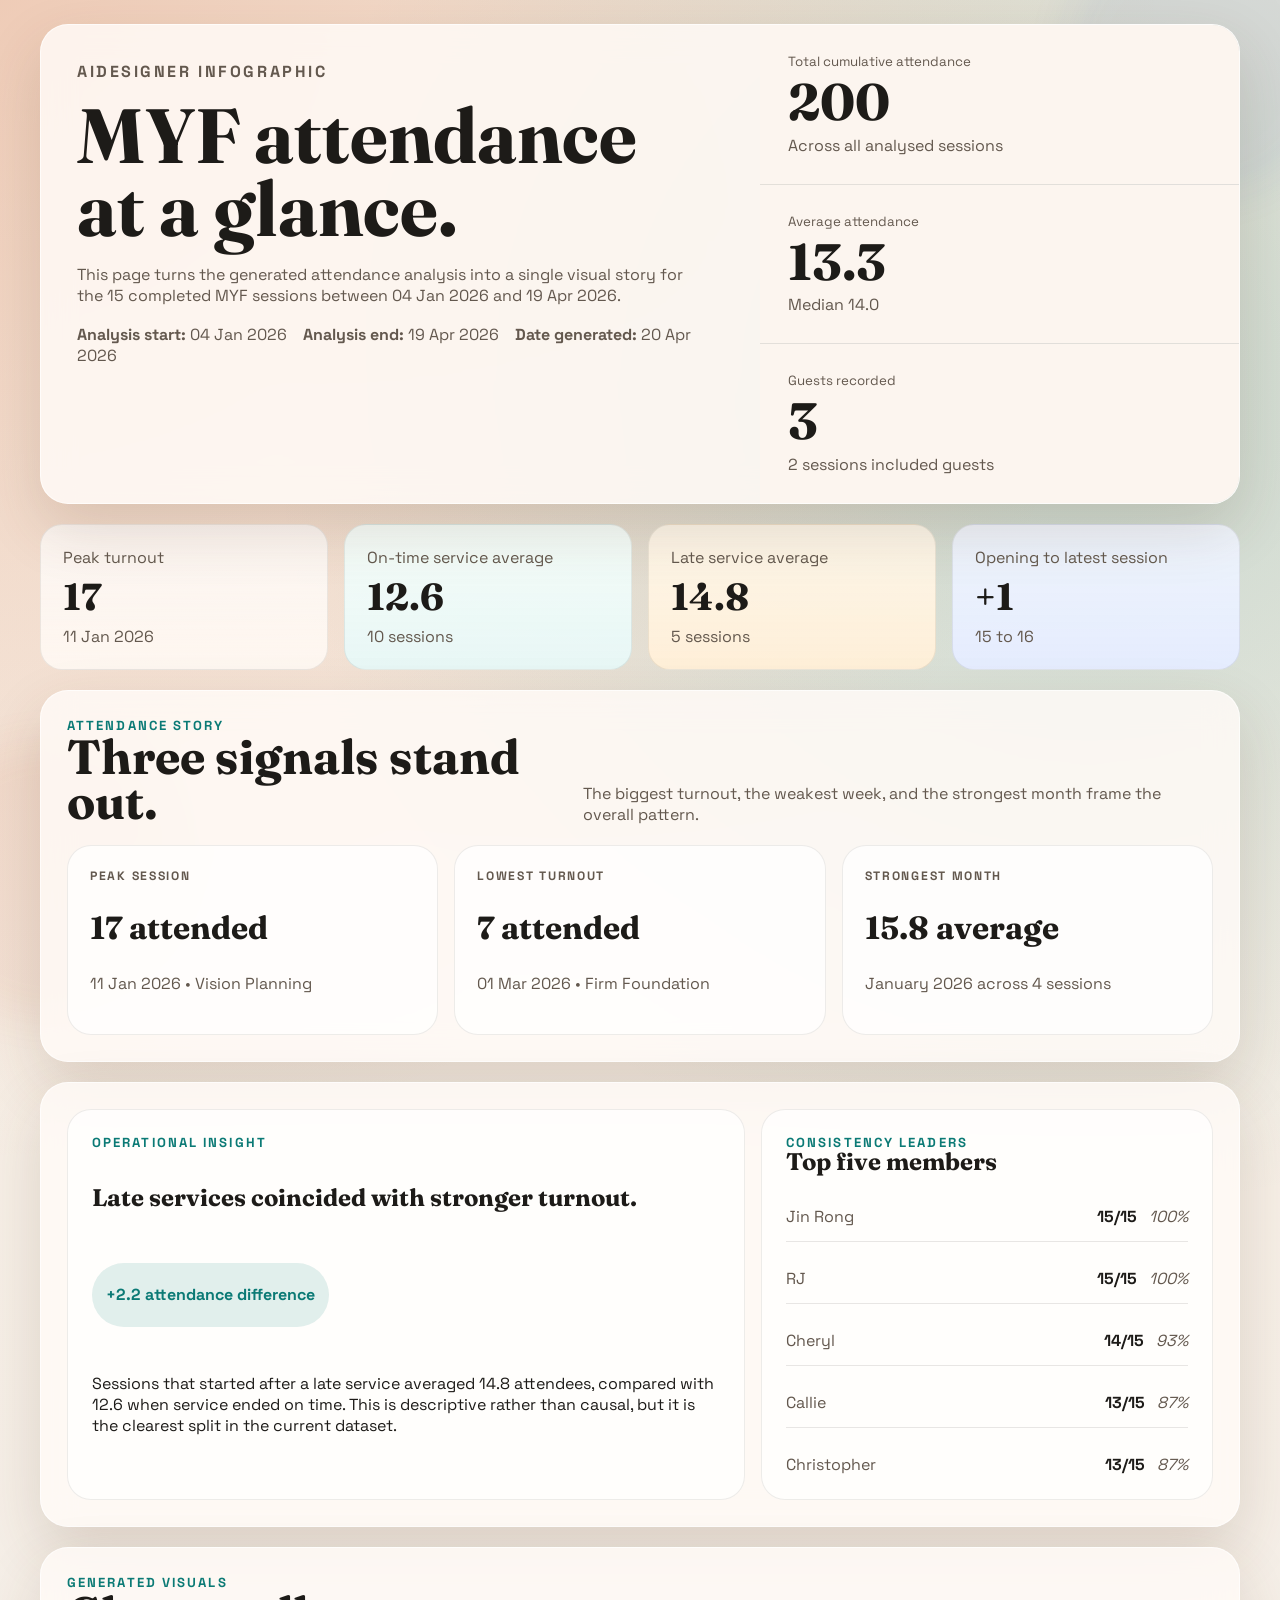
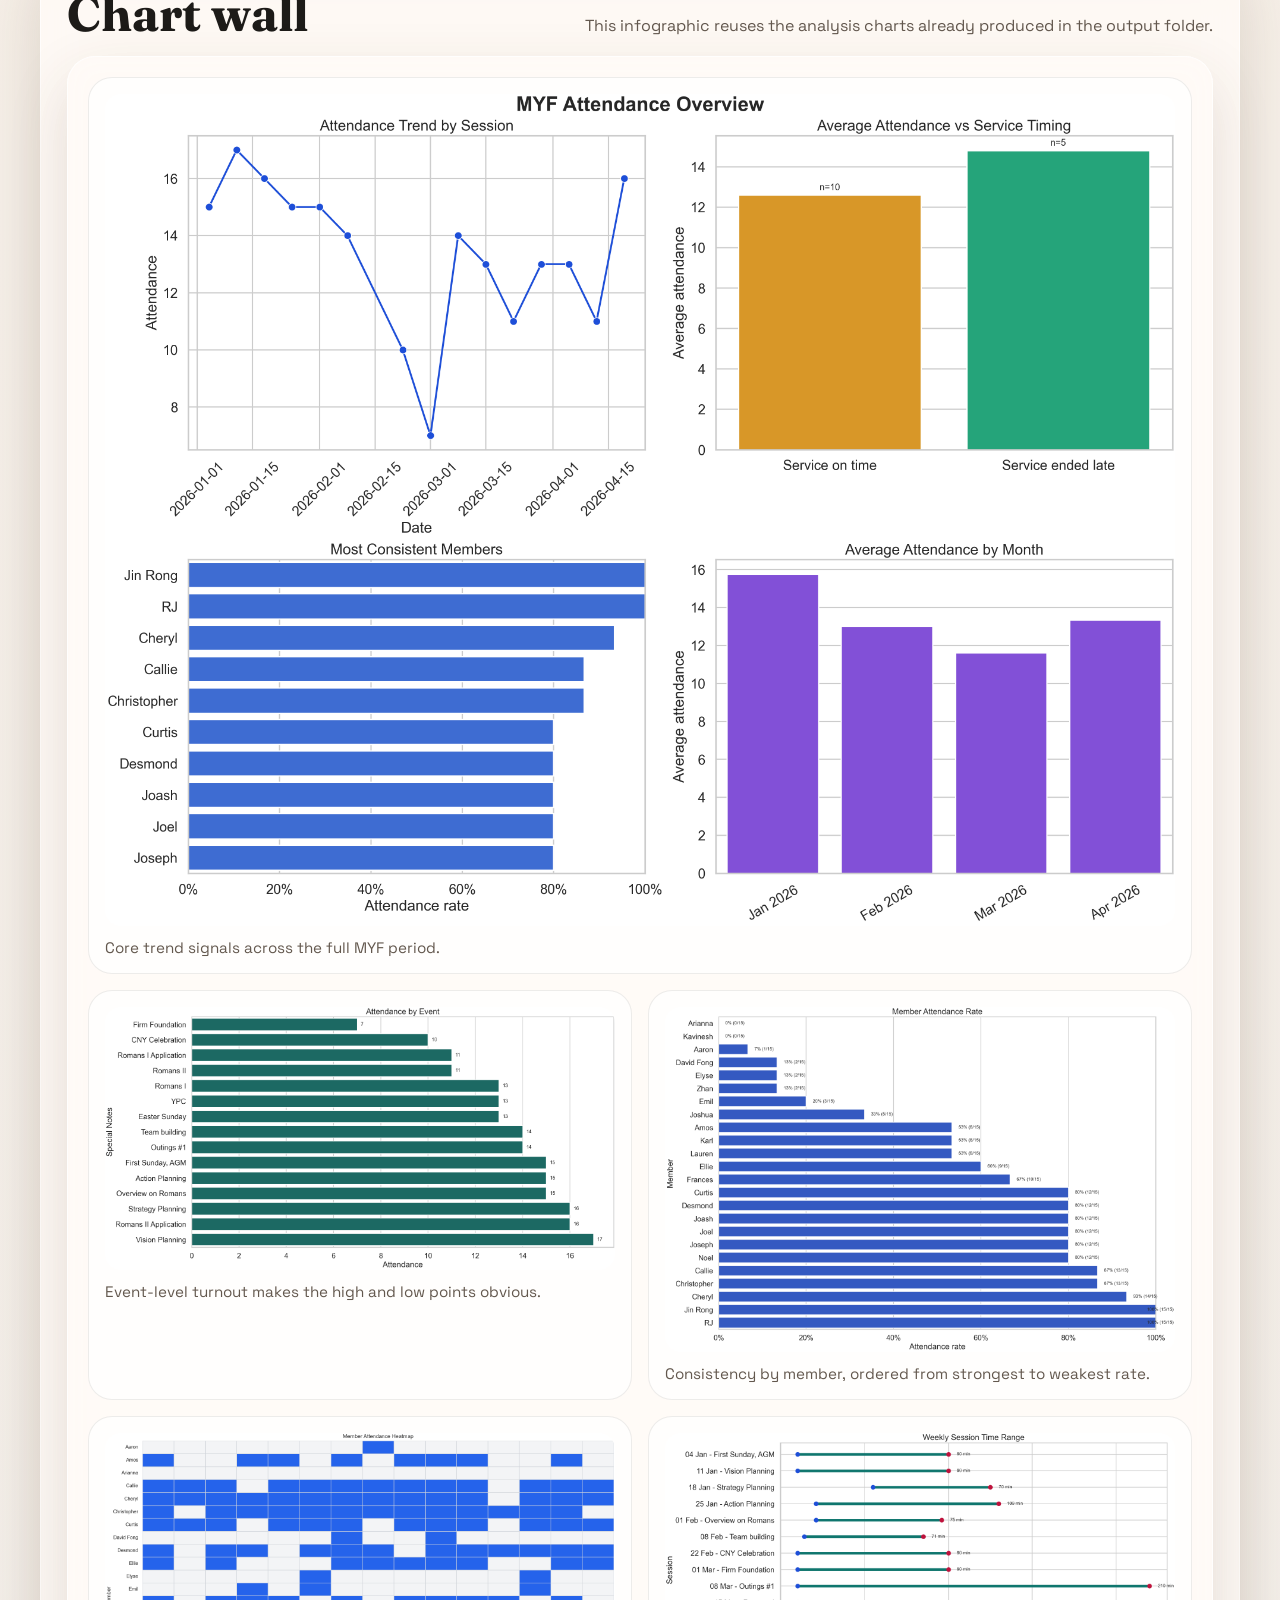
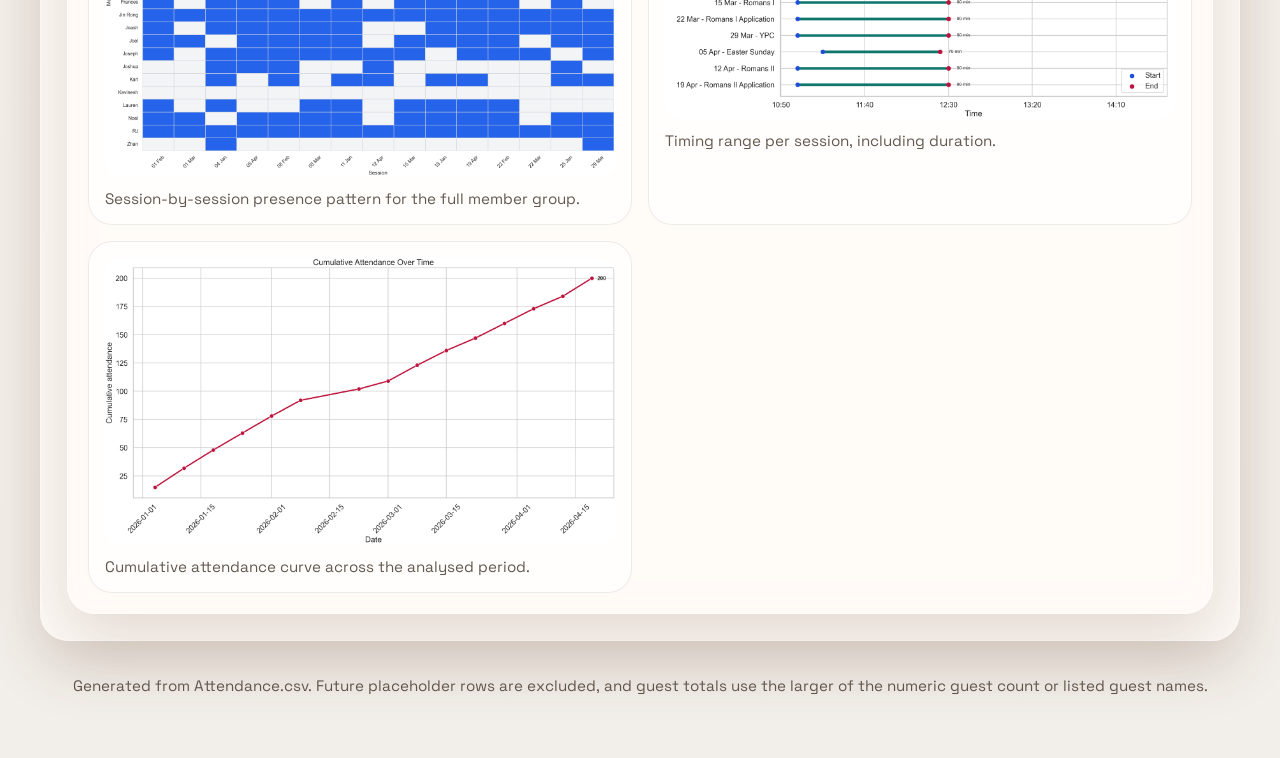
==== myf/myf_attendance.html @ 7cfa0cd2 "added missing assets" ====
<!DOCTYPE html>
<html lang="en">
<head>
    <meta charset="UTF-8" />
    <meta name="viewport" content="width=device-width, initial-scale=1.0" />
    <title>MYF Attendance Infographic</title>
    <link rel="preconnect" href="https://fonts.googleapis.com" />
    <link rel="preconnect" href="https://fonts.gstatic.com" crossorigin />
    <link href="https://fonts.googleapis.com/css2?family=Fraunces:opsz,wght@9..144,600;9..144,700&family=Space+Grotesk:wght@400;500;700&display=swap" rel="stylesheet" />
    <style>
        :root {
            --bg: #f7f0e8;
            --paper: rgba(255, 251, 247, 0.84);
            --ink: #1d1b18;
            --muted: #63584e;
            --accent: #d15f2f;
            --accent-2: #0b7a75;
            --accent-3: #2149b7;
            --line: rgba(29, 27, 24, 0.1);
            --shadow: 0 24px 60px rgba(89, 53, 31, 0.16);
            --radius: 28px;
        }

        * { box-sizing: border-box; }

        body {
            margin: 0;
            font-family: "Space Grotesk", "Segoe UI", sans-serif;
            color: var(--ink);
            background:
                radial-gradient(circle at top left, rgba(209, 95, 47, 0.24), transparent 28%),
                radial-gradient(circle at 85% 10%, rgba(11, 122, 117, 0.2), transparent 22%),
                linear-gradient(180deg, #f8eee2 0%, #f5efe8 45%, #f2eee9 100%);
        }

        body::before,
        body::after {
            content: "";
            position: fixed;
            inset: auto;
            width: 280px;
            height: 280px;
            border-radius: 50%;
            filter: blur(20px);
            opacity: 0.35;
            pointer-events: none;
            z-index: 0;
        }

        body::before {
            top: -80px;
            right: -60px;
            background: rgba(33, 73, 183, 0.18);
        }

        body::after {
            bottom: -120px;
            left: -90px;
            background: rgba(209, 95, 47, 0.2);
        }

        .page {
            position: relative;
            z-index: 1;
            width: min(1200px, calc(100% - 32px));
            margin: 24px auto 48px;
            display: grid;
            gap: 20px;
        }

        .hero,
        .section,
        .chart-wall {
            background: var(--paper);
            border: 1px solid rgba(255, 255, 255, 0.65);
            border-radius: var(--radius);
            box-shadow: var(--shadow);
            backdrop-filter: blur(16px);
        }

        .hero {
            overflow: hidden;
            display: grid;
            grid-template-columns: 1.35fr 0.9fr;
        }

        .hero-copy {
            padding: 36px;
            display: grid;
            gap: 18px;
            align-content: start;
        }

        .eyebrow {
            margin: 0;
            letter-spacing: 0.16em;
            text-transform: uppercase;
            font-size: 0.82rem;
            color: var(--accent-2);
            font-weight: 700;
        }

        h1,
        h2,
        h3 {
            margin: 0;
            font-family: "Fraunces", Georgia, serif;
            line-height: 0.95;
        }

        h1 {
            font-size: clamp(3rem, 6vw, 5.8rem);
            max-width: 11ch;
        }

        .hero-copy p {
            margin: 0;
            color: var(--muted);
            font-size: 1rem;
            max-width: 62ch;
        }

        .hero-band {
            display: grid;
            gap: 1px;
            background: var(--line);
            align-content: stretch;
        }

        .hero-stat {
            padding: 28px;
            background: rgba(253, 247, 241, 0.96);
            display: grid;
            gap: 8px;
            align-content: center;
        }

        .hero-stat strong {
            font-size: clamp(2rem, 4vw, 3.2rem);
            font-family: "Fraunces", Georgia, serif;
            line-height: 0.95;
        }

        .hero-stat span,
        .hero-stat small {
            color: var(--muted);
        }

        .metrics {
            display: grid;
            grid-template-columns: repeat(4, minmax(0, 1fr));
            gap: 16px;
        }

        .metric-card {
            padding: 22px;
            border-radius: 22px;
            background: linear-gradient(180deg, rgba(255, 255, 255, 0.7), rgba(255, 248, 242, 0.92));
            border: 1px solid rgba(29, 27, 24, 0.08);
            display: grid;
            gap: 10px;
        }

        .metric-card:nth-child(2) { background: linear-gradient(180deg, rgba(246, 255, 252, 0.9), rgba(231, 247, 246, 0.98)); }
        .metric-card:nth-child(3) { background: linear-gradient(180deg, rgba(255, 248, 235, 0.9), rgba(255, 239, 216, 0.98)); }
        .metric-card:nth-child(4) { background: linear-gradient(180deg, rgba(241, 246, 255, 0.9), rgba(229, 236, 255, 0.98)); }

        .metric-card p,
        .metric-card span,
        .section-intro,
        .story-card p,
        figcaption,
        .member-list li span,
        .member-list li em {
            margin: 0;
            color: var(--muted);
        }

        .metric-card strong {
            font-size: 2.35rem;
            line-height: 1;
            font-family: "Fraunces", Georgia, serif;
        }

        .section {
            padding: 26px;
        }

        .section-head {
            display: flex;
            justify-content: space-between;
            gap: 16px;
            align-items: end;
            margin-bottom: 20px;
        }

        .section-head h2 {
            font-size: clamp(2rem, 4vw, 3rem);
        }

        .story-grid {
            display: grid;
            grid-template-columns: repeat(3, minmax(0, 1fr));
            gap: 16px;
        }

        .story-card {
            padding: 22px;
            border-radius: 24px;
            background: rgba(255, 255, 255, 0.7);
            border: 1px solid rgba(29, 27, 24, 0.08);
            display: grid;
            gap: 12px;
            min-height: 190px;
        }

        .story-label {
            text-transform: uppercase;
            letter-spacing: 0.14em;
            font-size: 0.76rem;
            font-weight: 700;
            color: var(--accent-3);
        }

        .story-card h3 {
            font-size: 2rem;
        }

        .split {
            display: grid;
            grid-template-columns: 1.2fr 0.8fr;
            gap: 16px;
        }

        .highlight-panel,
        .member-panel {
            padding: 24px;
            border-radius: 24px;
            background: rgba(255, 255, 255, 0.72);
            border: 1px solid rgba(29, 27, 24, 0.08);
        }

        .highlight-panel {
            display: grid;
            gap: 14px;
        }

        .impact {
            display: inline-flex;
            align-items: center;
            gap: 10px;
            padding: 10px 14px;
            width: fit-content;
            border-radius: 999px;
            background: rgba(11, 122, 117, 0.12);
            color: var(--accent-2);
            font-weight: 700;
        }

        .member-list {
            list-style: none;
            margin: 18px 0 0;
            padding: 0;
            display: grid;
            gap: 12px;
        }

        .member-list li {
            display: grid;
            grid-template-columns: 1fr auto auto;
            gap: 12px;
            align-items: center;
            padding: 14px 0;
            border-bottom: 1px solid var(--line);
        }

        .member-list li:last-child {
            border-bottom: none;
            padding-bottom: 0;
        }

        .member-list li strong {
            font-size: 1rem;
        }

        .chart-wall {
            padding: 20px;
            display: grid;
            grid-template-columns: repeat(2, minmax(0, 1fr));
            gap: 16px;
        }

        .chart-card {
            margin: 0;
            padding: 16px;
            border-radius: 24px;
            background: rgba(255, 255, 255, 0.72);
            border: 1px solid rgba(29, 27, 24, 0.08);
            overflow: hidden;
        }

        .chart-card.wide {
            grid-column: span 2;
        }

        .chart-card img {
            width: 100%;
            display: block;
            border-radius: 16px;
            background: #fff;
        }

        figcaption {
            padding-top: 12px;
            font-size: 0.95rem;
        }

        .footer-note {
            padding: 0 6px;
            color: var(--muted);
            font-size: 0.95rem;
            text-align: center;
        }

        .print-page-break {
            break-before: page;
            page-break-before: always;
        }

        .print-avoid-break,
        .chart-card,
        .story-card,
        .metric-card,
        .hero,
        .highlight-panel,
        .member-panel {
            break-inside: avoid;
            page-break-inside: avoid;
        }

        @page {
            size: A4 portrait;
            margin: 12mm;
        }

        @media print {
            :root {
                --paper: #ffffff;
                --line: rgba(29, 27, 24, 0.14);
                --shadow: none;
            }

            body {
                background: #ffffff;
                print-color-adjust: exact;
                -webkit-print-color-adjust: exact;
            }

            body::before,
            body::after {
                display: none;
            }

            .page {
                width: 100%;
                margin: 0;
                gap: 10mm;
            }

            .hero,
            .section,
            .chart-wall,
            .metric-card,
            .story-card,
            .highlight-panel,
            .member-panel,
            .chart-card {
                box-shadow: none;
                backdrop-filter: none;
                background: #ffffff;
                border-color: rgba(29, 27, 24, 0.14);
            }

            .hero {
                grid-template-columns: 1.2fr 0.8fr;
            }

            .metrics {
                grid-template-columns: repeat(2, minmax(0, 1fr));
            }

            .story-grid,
            .split,
            .chart-wall {
                grid-template-columns: 1fr;
            }

            .chart-card.wide {
                grid-column: auto;
            }

            .chart-card img {
                max-height: 215mm;
                object-fit: contain;
            }

            .footer-note {
                margin-top: 2mm;
                font-size: 0.8rem;
            }
        }

        @media (max-width: 960px) {
            .hero,
            .split,
            .story-grid,
            .metrics,
            .chart-wall {
                grid-template-columns: 1fr;
            }

            .chart-card.wide {
                grid-column: auto;
            }

            .hero-band {
                grid-template-columns: 1fr 1fr;
            }
        }

        @media (max-width: 640px) {
            .page {
                width: min(100% - 20px, 1200px);
                margin: 10px auto 28px;
            }

            .hero-copy,
            .section,
            .chart-wall {
                padding: 18px;
            }

            .hero-band {
                grid-template-columns: 1fr;
            }

            .member-list li {
                grid-template-columns: 1fr;
            }
        }
    </style>
</head>
<body>
    <main class="page">
        <section class="hero print-avoid-break">
            <div class="hero-copy">
                <p class="eyebrow">Aidesigner infographic</p>
                <h1>MYF attendance at a glance.</h1>
                <p>
                    This page turns the generated attendance analysis into a single visual story for the 15 completed
                    MYF sessions between 04 Jan 2026 and 19 Apr 2026.
                </p>
                <p><strong>Analysis start:</strong> 04 Jan 2026 &nbsp;&nbsp; <strong>Analysis end:</strong> 19 Apr 2026 &nbsp;&nbsp; <strong>Date generated:</strong> 20 Apr 2026</p>
            </div>
            <div class="hero-band">
                <article class="hero-stat">
                    <small>Total cumulative attendance</small>
                    <strong>200</strong>
                    <span>Across all analysed sessions</span>
                </article>
                <article class="hero-stat">
                    <small>Average attendance</small>
                    <strong>13.3</strong>
                    <span>Median 14.0</span>
                </article>
                <article class="hero-stat">
                    <small>Guests recorded</small>
                    <strong>3</strong>
                    <span>2 sessions included guests</span>
                </article>
            </div>
        </section>

        <section class="metrics print-avoid-break">
            <article class="metric-card">
                <p>Peak turnout</p>
                <strong>17</strong>
                <span>11 Jan 2026</span>
            </article>
            <article class="metric-card">
                <p>On-time service average</p>
                <strong>12.6</strong>
                <span>10 sessions</span>
            </article>
            <article class="metric-card">
                <p>Late service average</p>
                <strong>14.8</strong>
                <span>5 sessions</span>
            </article>
            <article class="metric-card">
                <p>Opening to latest session</p>
                <strong>+1</strong>
                <span>15 to 16</span>
            </article>
        </section>

        <section class="section print-page-break">
            <div class="section-head">
                <div>
                    <p class="eyebrow">Attendance story</p>
                    <h2>Three signals stand out.</h2>
                </div>
                <p class="section-intro">The biggest turnout, the weakest week, and the strongest month frame the overall pattern.</p>
            </div>
            <div class="story-grid">
                <article class="story-card">
                            <p class="story-label">Peak session</p>
                            <h3>17 attended</h3>
                            <p>11 Jan 2026 • Vision Planning</p>
                        </article>
<article class="story-card">
                            <p class="story-label">Lowest turnout</p>
                            <h3>7 attended</h3>
                            <p>01 Mar 2026 • Firm Foundation</p>
                        </article>
<article class="story-card">
                            <p class="story-label">Strongest month</p>
                            <h3>15.8 average</h3>
                            <p>January 2026 across 4 sessions</p>
                        </article>
            </div>
        </section>

        <section class="section split print-avoid-break">
            <article class="highlight-panel">
                <p class="eyebrow">Operational insight</p>
                <h2>Late services coincided with stronger turnout.</h2>
                <p class="impact">+2.2 attendance difference</p>
                <p>
                    Sessions that started after a late service averaged 14.8 attendees, compared with 12.6
                    when service ended on time. This is descriptive rather than causal, but it is the clearest split in the current dataset.
                </p>
            </article>

            <aside class="member-panel">
                <p class="eyebrow">Consistency leaders</p>
                <h2>Top five members</h2>
                <ol class="member-list">
                    <li>
                    <span>Jin Rong</span>
                    <strong>15/15</strong>
                    <em>100%</em>
                </li>
<li>
                    <span>RJ</span>
                    <strong>15/15</strong>
                    <em>100%</em>
                </li>
<li>
                    <span>Cheryl</span>
                    <strong>14/15</strong>
                    <em>93%</em>
                </li>
<li>
                    <span>Callie</span>
                    <strong>13/15</strong>
                    <em>87%</em>
                </li>
<li>
                    <span>Christopher</span>
                    <strong>13/15</strong>
                    <em>87%</em>
                </li>
                </ol>
            </aside>
        </section>

        <section class="section print-page-break">
            <div class="section-head">
                <div>
                    <p class="eyebrow">Generated visuals</p>
                    <h2>Chart wall</h2>
                </div>
                <p class="section-intro">This infographic reuses the analysis charts already produced in the output folder.</p>
            </div>
            <div class="chart-wall">
                <figure class="chart-card wide">
                            <img src="attendance_dashboard.png" alt="Dashboard of attendance trend, service timing, top members, and monthly attendance" />
                            <figcaption>Core trend signals across the full MYF period.</figcaption>
                        </figure>
<figure class="chart-card">
                            <img src="attendance_by_event.png" alt="Bar chart of attendance by event" />
                            <figcaption>Event-level turnout makes the high and low points obvious.</figcaption>
                        </figure>
<figure class="chart-card">
                            <img src="member_attendance_rate.png" alt="Bar chart of member attendance rates" />
                            <figcaption>Consistency by member, ordered from strongest to weakest rate.</figcaption>
                        </figure>
<figure class="chart-card">
                            <img src="attendance_heatmap.png" alt="Heatmap showing member attendance by session" />
                            <figcaption>Session-by-session presence pattern for the full member group.</figcaption>
                        </figure>
<figure class="chart-card">
                            <img src="weekly_session_time.png" alt="Chart of weekly session start and end times" />
                            <figcaption>Timing range per session, including duration.</figcaption>
                        </figure>
<figure class="chart-card">
                            <img src="cumulative_attendance_over_time.png" alt="Line chart of cumulative attendance over time" />
                            <figcaption>Cumulative attendance curve across the analysed period.</figcaption>
                        </figure>
            </div>
        </section>

        <p class="footer-note">
            Generated from Attendance.csv. Future placeholder rows are excluded, and guest totals use the larger of the numeric guest count or listed guest names.
        </p>
    </main>
</body>
</html>
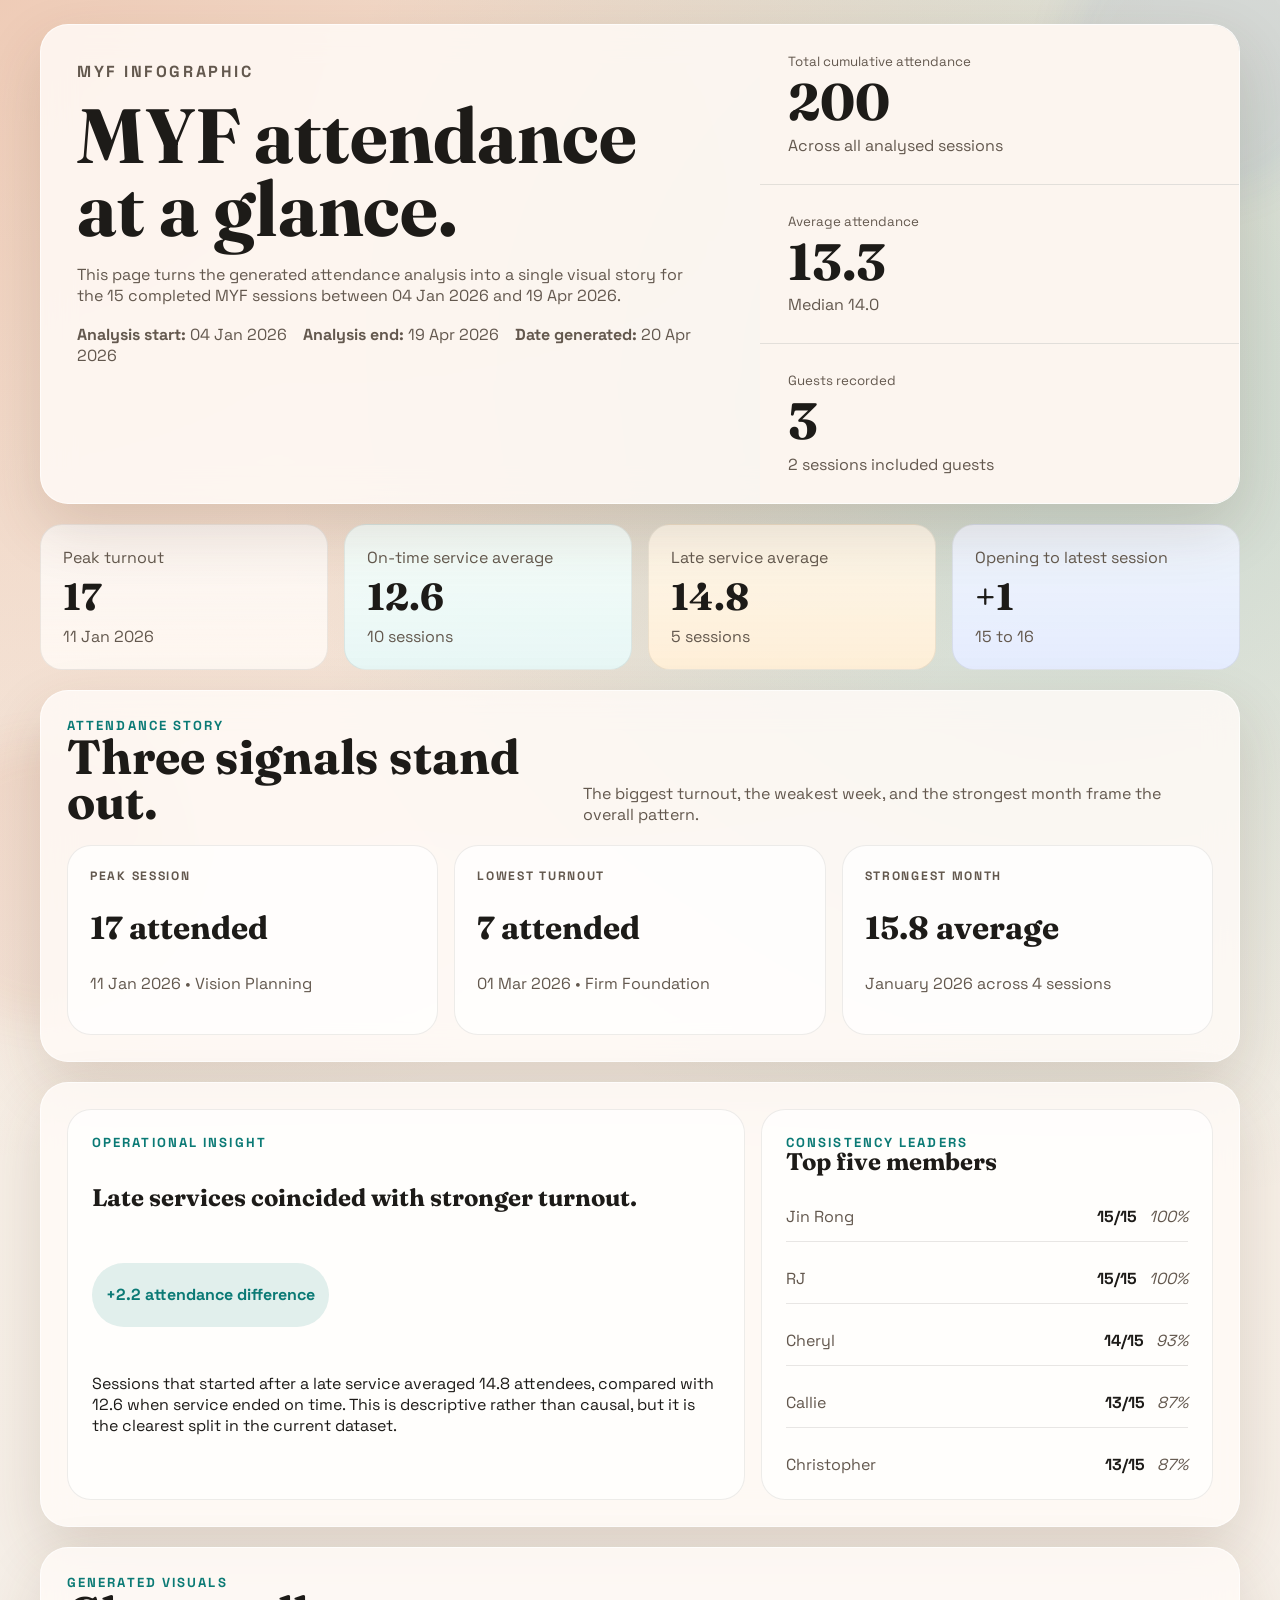
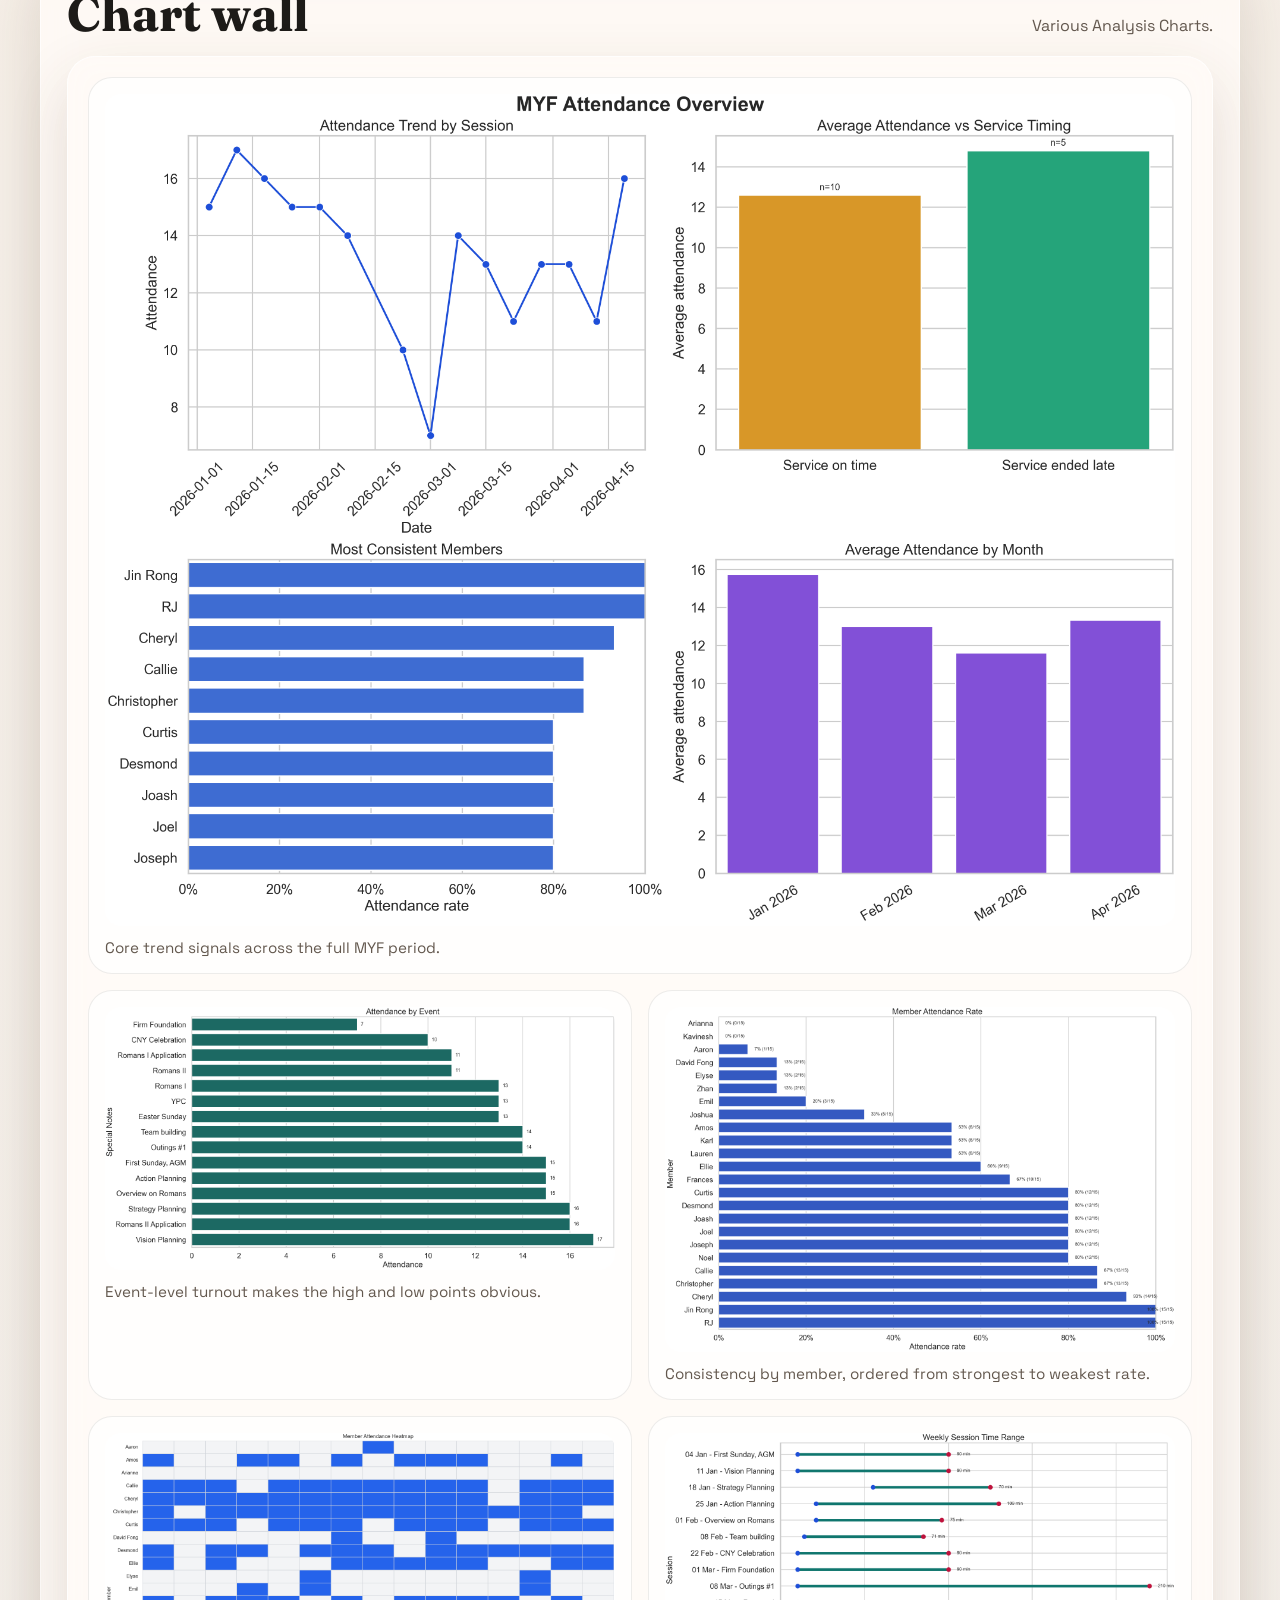
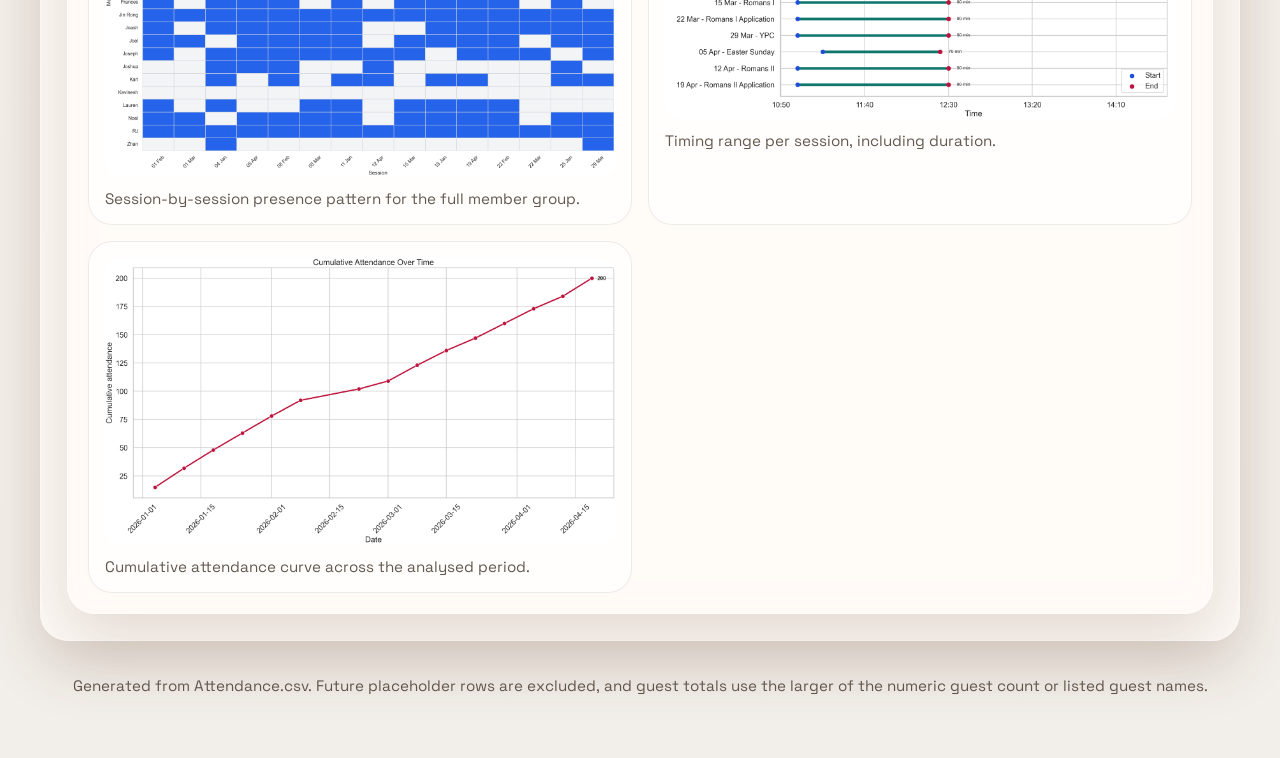
==== commit 1c198711: "update interval" ====
--- a/myf/myf_attendance.html
+++ b/myf/myf_attendance.html
@@ -454,7 +454,7 @@
     <main class="page">
         <section class="hero print-avoid-break">
             <div class="hero-copy">
-                <p class="eyebrow">Aidesigner infographic</p>
+                <p class="eyebrow">MYF Infographic</p>
                 <h1>MYF attendance at a glance.</h1>
                 <p>
                     This page turns the generated attendance analysis into a single visual story for the 15 completed
@@ -581,7 +581,7 @@
                     <p class="eyebrow">Generated visuals</p>
                     <h2>Chart wall</h2>
                 </div>
-                <p class="section-intro">This infographic reuses the analysis charts already produced in the output folder.</p>
+                <p class="section-intro">Various Analysis Charts.</p>
             </div>
             <div class="chart-wall">
                 <figure class="chart-card wide">
